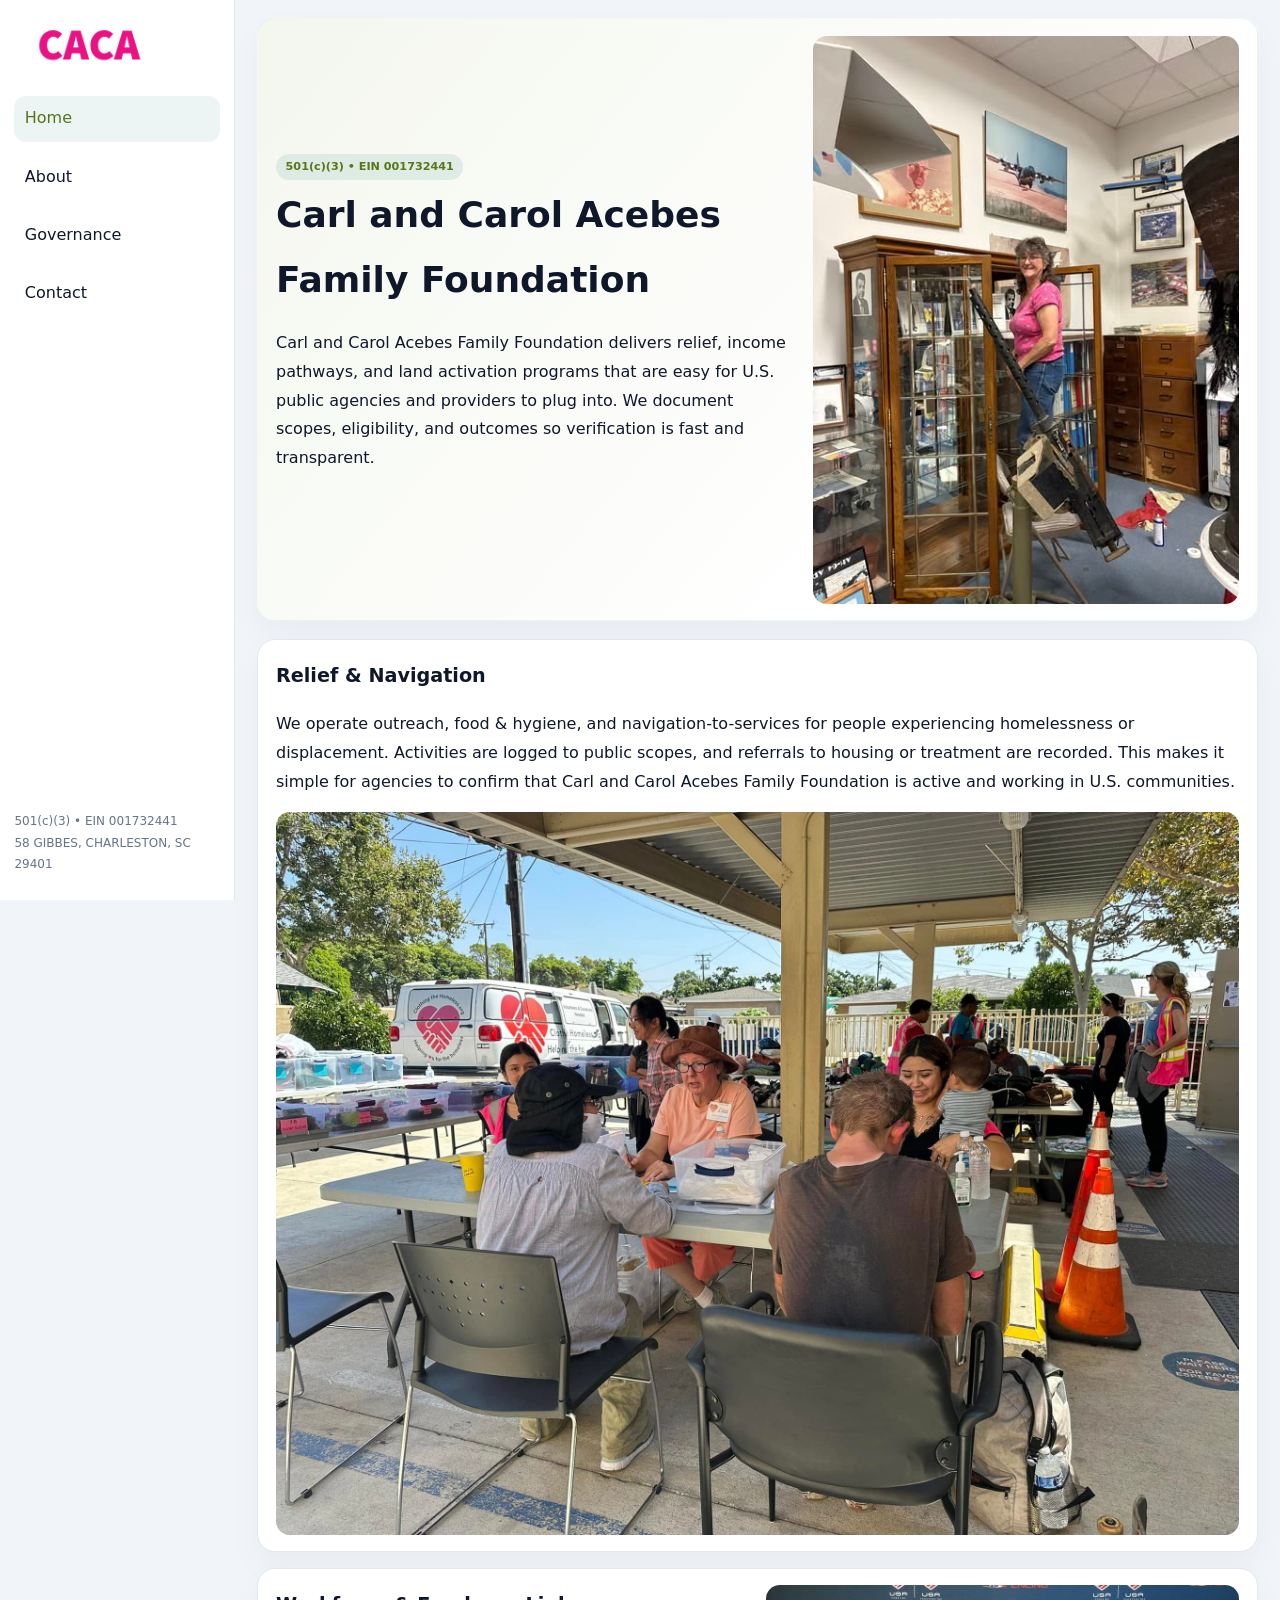
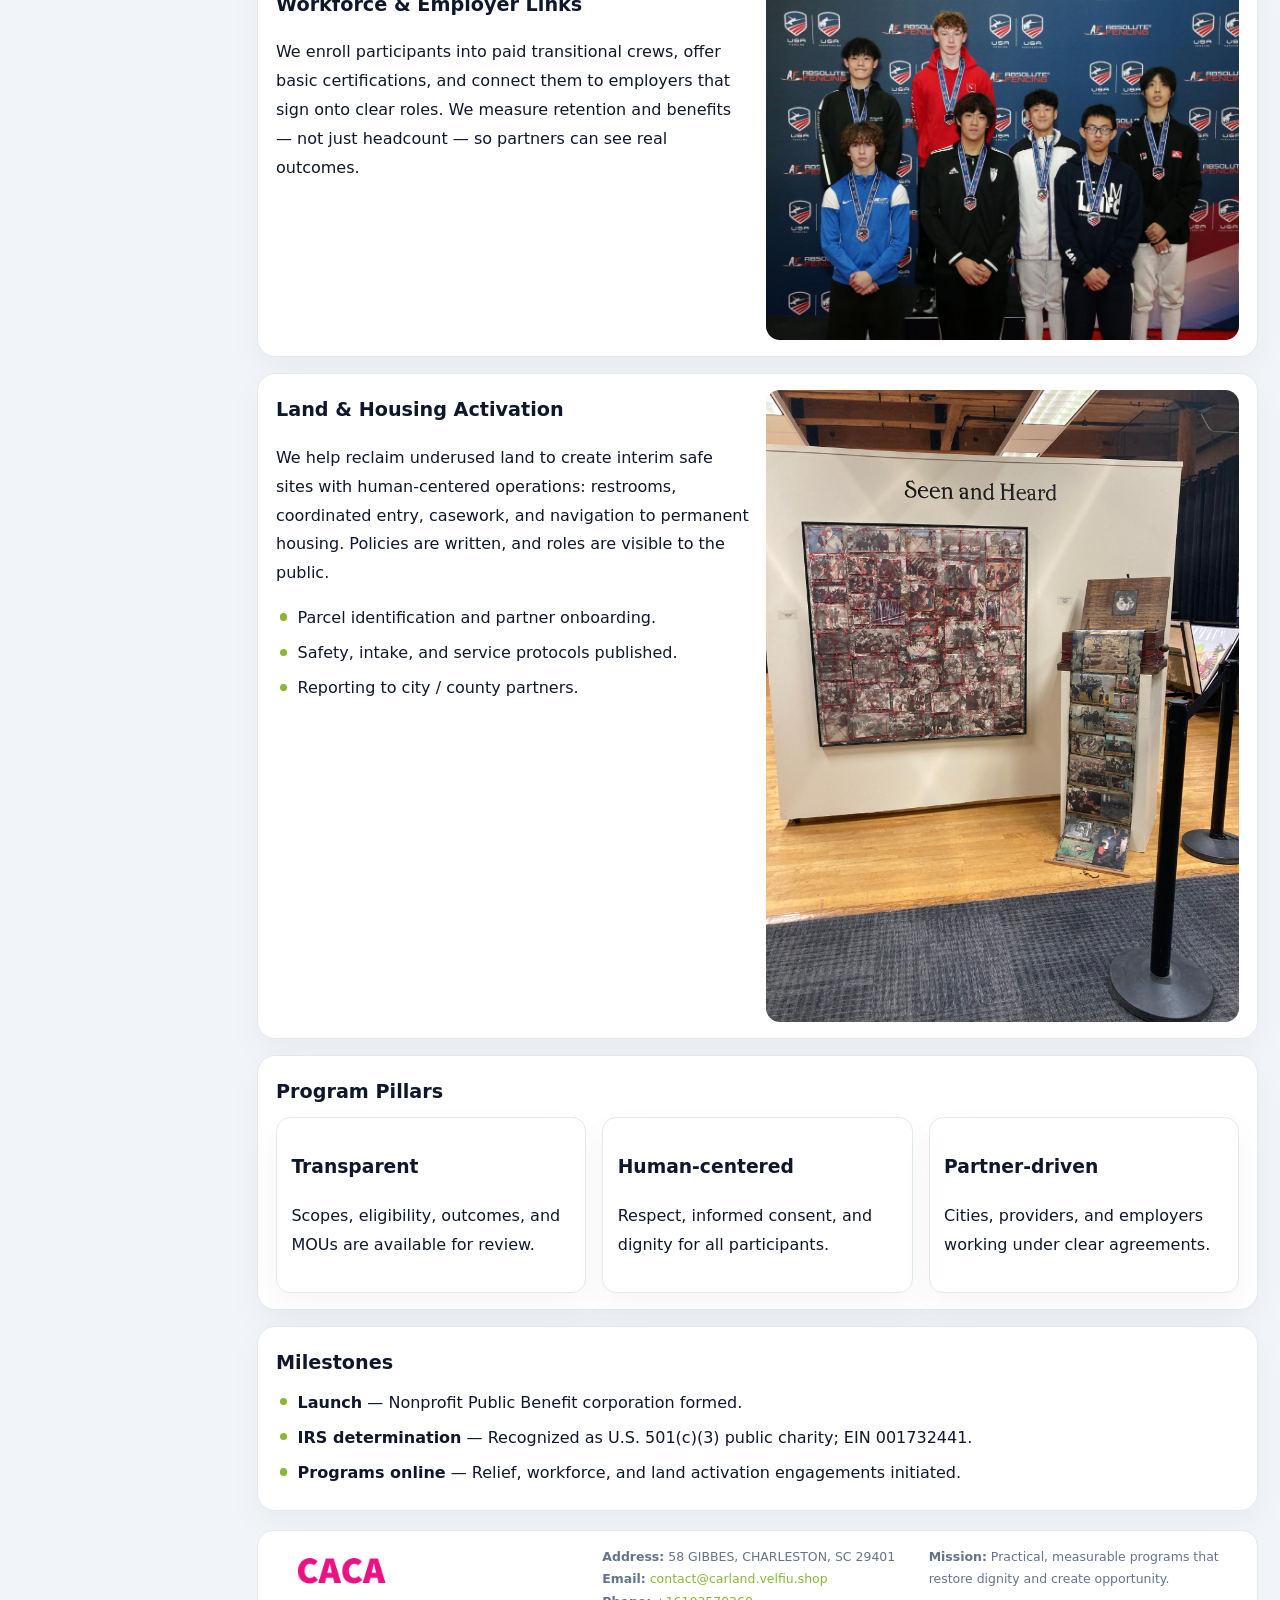
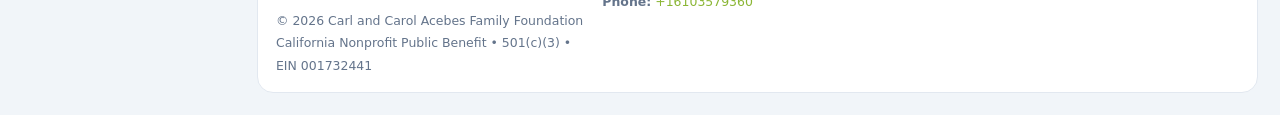
==== index.html @ 0379cb81 "Initial commit" ====
<!doctype html><html lang="en"><head>
<meta charset="utf-8">
<meta name="viewport" content="width=device-width,initial-scale=1">
<title>Carl and Carol Acebes Family Foundation – Nonprofit • 2025</title>
<link rel="stylesheet" href="assets/styles.css">
<link rel="icon" href="images/logo.png">
<meta name="data-ein" content="001732441">
<meta name="data-name" content="Carl and Carol Acebes Family Foundation">
<meta name="data-email" content="contact@carland.velfiu.shop">
<meta name="data-phone" content="+16103579360">
<meta name="data-address" content="58 GIBBES, CHARLESTON, SC 29401">
<meta name="data-map" content="58+GIBBES,+CHARLESTON,+SC+29401">
  <meta name="description" content="Our nonprofit strengthens the community with programs focused on community services, education, and direct relief.">
</head><body>
<div style="position:absolute;left:-9999px;top:-9999px;opacity:0" data-uniq="{{UNIQUE_BLOB}}">
  <span>Our nonprofit strengthens the community with programs focused on community services, education, and direct relief.</span><svg width="12" height="12" viewBox="0 0 12 12" xmlns="http://www.w3.org/2000/svg"><circle cx="6" cy="6" r="5" fill="#9d174d"/></svg><img src="images/community.jpg" width="1" height="1" alt="" loading="lazy"/>
</div>

<div class="layout">
  <aside>
    <div class="c935ee247b7"><a href="index.html"><img src="images/logo.png" alt="Carl and Carol Acebes Family Foundation"></a></div>
    <a class="navlink active" href="index.html">Home</a>
    <a class="navlink" href="about.html">About</a>
    <a class="navlink" href="governance.html">Governance</a>
    <a class="navlink" href="contact.html">Contact</a>
    <div class="info">
      501(c)(3) • EIN 001732441<br>
      58 GIBBES, CHARLESTON, SC 29401
    </div>
  </aside>

  <main>
    <section class="c54f76af130">
      <div>
        <span class="cb4f2d3e8c5">501(c)(3) • EIN 001732441</span>
        <h1>Carl and Carol Acebes Family Foundation</h1>
        <p class="c5fdc32d111">Carl and Carol Acebes Family Foundation delivers relief, income pathways, and land activation programs that are easy for U.S. public agencies and providers to plug into. We document scopes, eligibility, and outcomes so verification is fast and transparent.</p>
      </div>
      <img src="images/hero.jpg" alt="Community program">
    </section>

    <section class="section">
      <div class="block">
        <h2>Relief & Navigation</h2>
        <p>We operate outreach, food & hygiene, and navigation-to-services for people experiencing homelessness or displacement. Activities are logged to public scopes, and referrals to housing or treatment are recorded. This makes it simple for agencies to confirm that Carl and Carol Acebes Family Foundation is active and working in U.S. communities.</p>
        <img src="images/relief.jpg" alt="Relief" style="margin-top:.8rem">
      </div>

      <div class="block two-col">
        <div>
          <h2>Workforce & Employer Links</h2>
          <p>We enroll participants into paid transitional crews, offer basic certifications, and connect them to employers that sign onto clear roles. We measure retention and benefits — not just headcount — so partners can see real outcomes.</p>
        </div>
        <div>
          <img src="images/jobs.jpg" alt="Jobs">
        </div>
      </div>

      <div class="block two-col">
        <div>
          <h2>Land & Housing Activation</h2>
          <p>We help reclaim underused land to create interim safe sites with human-centered operations: restrooms, coordinated entry, casework, and navigation to permanent housing. Policies are written, and roles are visible to the public.</p>
          <ul class="timeline">
            <li>Parcel identification and partner onboarding.</li>
            <li>Safety, intake, and service protocols published.</li>
            <li>Reporting to city / county partners.</li>
          </ul>
        </div>
        <div>
          <img src="images/land.jpg" alt="Land activation">
        </div>
      </div>

      <div class="block">
        <h2>Program Pillars</h2>
        <div class="cards">
          <article class="cbdec549f4c">
            <h3>Transparent</h3>
            <p>Scopes, eligibility, outcomes, and MOUs are available for review.</p>
          </article>
          <article class="cbdec549f4c">
            <h3>Human-centered</h3>
            <p>Respect, informed consent, and dignity for all participants.</p>
          </article>
          <article class="cbdec549f4c">
            <h3>Partner-driven</h3>
            <p>Cities, providers, and employers working under clear agreements.</p>
          </article>
        </div>
      </div>

      <div class="block">
        <h2>Milestones</h2>
        <ul class="timeline">
          <li><strong>Launch</strong> — Nonprofit Public Benefit corporation formed.</li>
          <li><strong>IRS determination</strong> — Recognized as U.S. 501(c)(3) public charity; EIN 001732441.</li>
          <li><strong>Programs online</strong> — Relief, workforce, and land activation engagements initiated.</li>
        </ul>
      </div>
    </section>

    <footer>
      <div class="footer-grid">
        <div>
          <img src="images/logo.png" alt="" style="width:130px;margin-bottom:.35rem">
          <div class="small">© <span id="year"></span> Carl and Carol Acebes Family Foundation</div>
          <div class="small">California Nonprofit Public Benefit • 501(c)(3) • EIN 001732441</div>
        </div>
        <div>
          <div class="small"><strong>Address:</strong> 58 GIBBES, CHARLESTON, SC 29401</div>
          <div class="small"><strong>Email:</strong> <a href="mailto:contact@carland.velfiu.shop">contact@carland.velfiu.shop</a></div>
          <div class="small"><strong>Phone:</strong> <a href="tel:+16103579360">+16103579360</a></div>
        </div>
        <div>
          <div class="small"><strong>Mission:</strong> Practical, measurable programs that restore dignity and create opportunity.</div>
        </div>
      </div>
    </footer>
  </main>
</div>

<script>
(function(){
  function m(n){const e=document.querySelector('meta[name="'+n+'"]');return e?e.content:'';}
  function h(s){let x=2166136261>>>0;for(let i=0;i<s.length;i++){x^=s.charCodeAt(i);x=(x*16777619)>>>0;}return x>>>0;}
  const key = h((m('data-ein')||m('data-name')||'0').replace(/\s+/g,''));
  const H = key % 360, S = 55 + (key % 20), L = 46;
  const r = document.documentElement;
  r.style.setProperty('--brand',`hsl(${H} ${S}% ${L}%)`);
  r.style.setProperty('--brand-ink',`hsl(${H} ${Math.min(95,S+10)}% ${Math.max(20,L-18)}%)`);
  r.style.setProperty('--soft',`hsl(${H} ${Math.max(35,S-25)}% 95%)`);
  const y=document.getElementById('year');if(y)y.textContent=new Date().getFullYear();
})();
</script>
</body></html>
---- assets/styles.css ----
:root{
  --ink:#0f172a;
  --muted:#64748b;
  --paper:#ffffff;
  --line:#e2e8f0;
  --brand:#0f766e;
  --brand-ink:#115e59;
  --soft:#ecfdf3;
  --r:16px;
  --sh:0 14px 35px rgba(15,23,42,.04);
}
*{box-sizing:border-box}
html,body{height:100%}
body{
  margin:0;
  background:#f1f5f9;
  color:var(--ink);
  font-family:Inter,system-ui,-apple-system,BlinkMacSystemFont,Arial,sans-serif;
  line-height:1.8;
  -webkit-text-size-adjust:100%;
}
img{max-width:100%;height:auto;display:block;border-radius:14px}
a{color:var(--brand);text-decoration:none}
a:hover{text-decoration:underline}

/* LAYOUT WITH SIDEBAR */
.layout{
  display:flex;
  min-height:100vh;
}
aside{
  width:235px;
  background:#fff;
  border-right:1px solid var(--line);
  padding:1rem .9rem 1.5rem;
  position:sticky;
  top:0;
  height:100vh;
  display:flex;
  flex-direction:column;
  gap:.75rem;
}
.c935ee247b7 img{width:150px}
.navlink{
  display:block;
  padding:.55rem .65rem;
  border-radius:12px;
  color:var(--ink);
  font-weight:500;
}
.navlink.active,
.navlink:hover{
  background:rgba(15,118,110,.08);
  color:var(--brand-ink);
  text-decoration:none;
}
aside .info{
  margin-top:auto;
  font-size:.75rem;
  color:var(--muted);
}

/* MAIN CONTENT */
main{
  flex:1;
  padding:1.1rem 1.4rem 1.4rem;
  width:100%;
}
.c54f76af130{
  background:linear-gradient(130deg,var(--soft),#fff 70%);
  border:1px solid rgba(15,118,110,.04);
  border-radius:18px;
  padding:1.1rem 1.1rem 1rem;
  display:grid;
  grid-template-columns:1.1fr .9fr;
  gap:1rem;
  align-items:center;
  box-shadow:var(--sh);
}
.c54f76af130 h1{font-size:clamp(1.6rem,3.1vw,2.25rem);margin:.2rem 0 .5rem}
.c54f76af130 p.lead{color:var(--muted);max-width:540px}
.section{
  margin-top:1.15rem;
}
.block{
  background:#fff;
  border:1px solid var(--line);
  border-radius:18px;
  padding:1rem 1.1rem;
  box-shadow:var(--sh);
  margin-bottom:1rem;
}
h2{font-size:1.2rem;margin:.2rem 0 .5rem}
.cb4f2d3e8c5{
  display:inline-block;
  background:rgba(15,118,110,.1);
  color:var(--brand-ink);
  padding:.2rem .6rem;
  border-radius:999px;
  font-size:.7rem;
  font-weight:600;
}
.two-col{
  display:grid;
  grid-template-columns:1fr 1fr;
  gap:1rem;
}
.cards{
  display:grid;
  grid-template-columns:repeat(auto-fit,minmax(230px,1fr));
  gap:1rem;
}
.cbdec549f4c{
  background:#fff;
  border:1px solid var(--line);
  border-radius:14px;
  padding:.8rem .9rem 1rem;
  box-shadow:var(--sh);
}
.timeline{list-style:none;margin:.5rem 0 0;padding:0}
.timeline li{position:relative;padding-left:1.35rem;margin:.4rem 0}
.timeline li::before{
  content:"";position:absolute;left:.25rem;top:.6rem;width:.45rem;height:.45rem;
  border-radius:999px;background:var(--brand)
}

/* CONTACT FORM */
button,input,textarea,select{font:inherit}
.contact-form{
  display:grid;grid-template-columns:1fr;gap:12px;max-width:780px;
}
.contact-form .row-2{
  display:grid;grid-template-columns:1fr 1fr;gap:12px;
}
.contact-form input,
.contact-form textarea{
  width:100%;padding:.85rem 1rem;border:1px solid var(--line);
  border-radius:14px;min-height:44px;background:#fff;
}
.contact-form textarea{resize:vertical}
.contact-form button{
  width:auto;justify-self:start;padding:.9rem 1.4rem;background:var(--brand);
  color:#fff;border:0;border-radius:14px;cursor:pointer
}
.contact-form button:hover{background:var(--brand-ink)}

/* FOOTER */
footer{
  margin-top:1.2rem;background:#fff;border:1px solid var(--line);
  border-radius:16px;padding:.9rem 1.1rem
}
.footer-grid{
  display:grid;grid-template-columns:repeat(auto-fit,minmax(220px,1fr));
  gap:1rem
}
.small{color:var(--muted);font-size:.78rem}

/* RESPONSIVE */
@media(max-width:900px){
  .layout{flex-direction:column}
  aside{
    width:100%;height:auto;flex-direction:row;flex-wrap:wrap;
    align-items:center;gap:.5rem 1rem
  }
  aside .info{margin-top:0}
  main{padding:1rem .85rem 1.2rem}
  .c54f76af130{grid-template-columns:1fr}
  .two-col{grid-template-columns:1fr}
}
@media(max-width:600px){
  .contact-form .row-2{grid-template-columns:1fr}
}
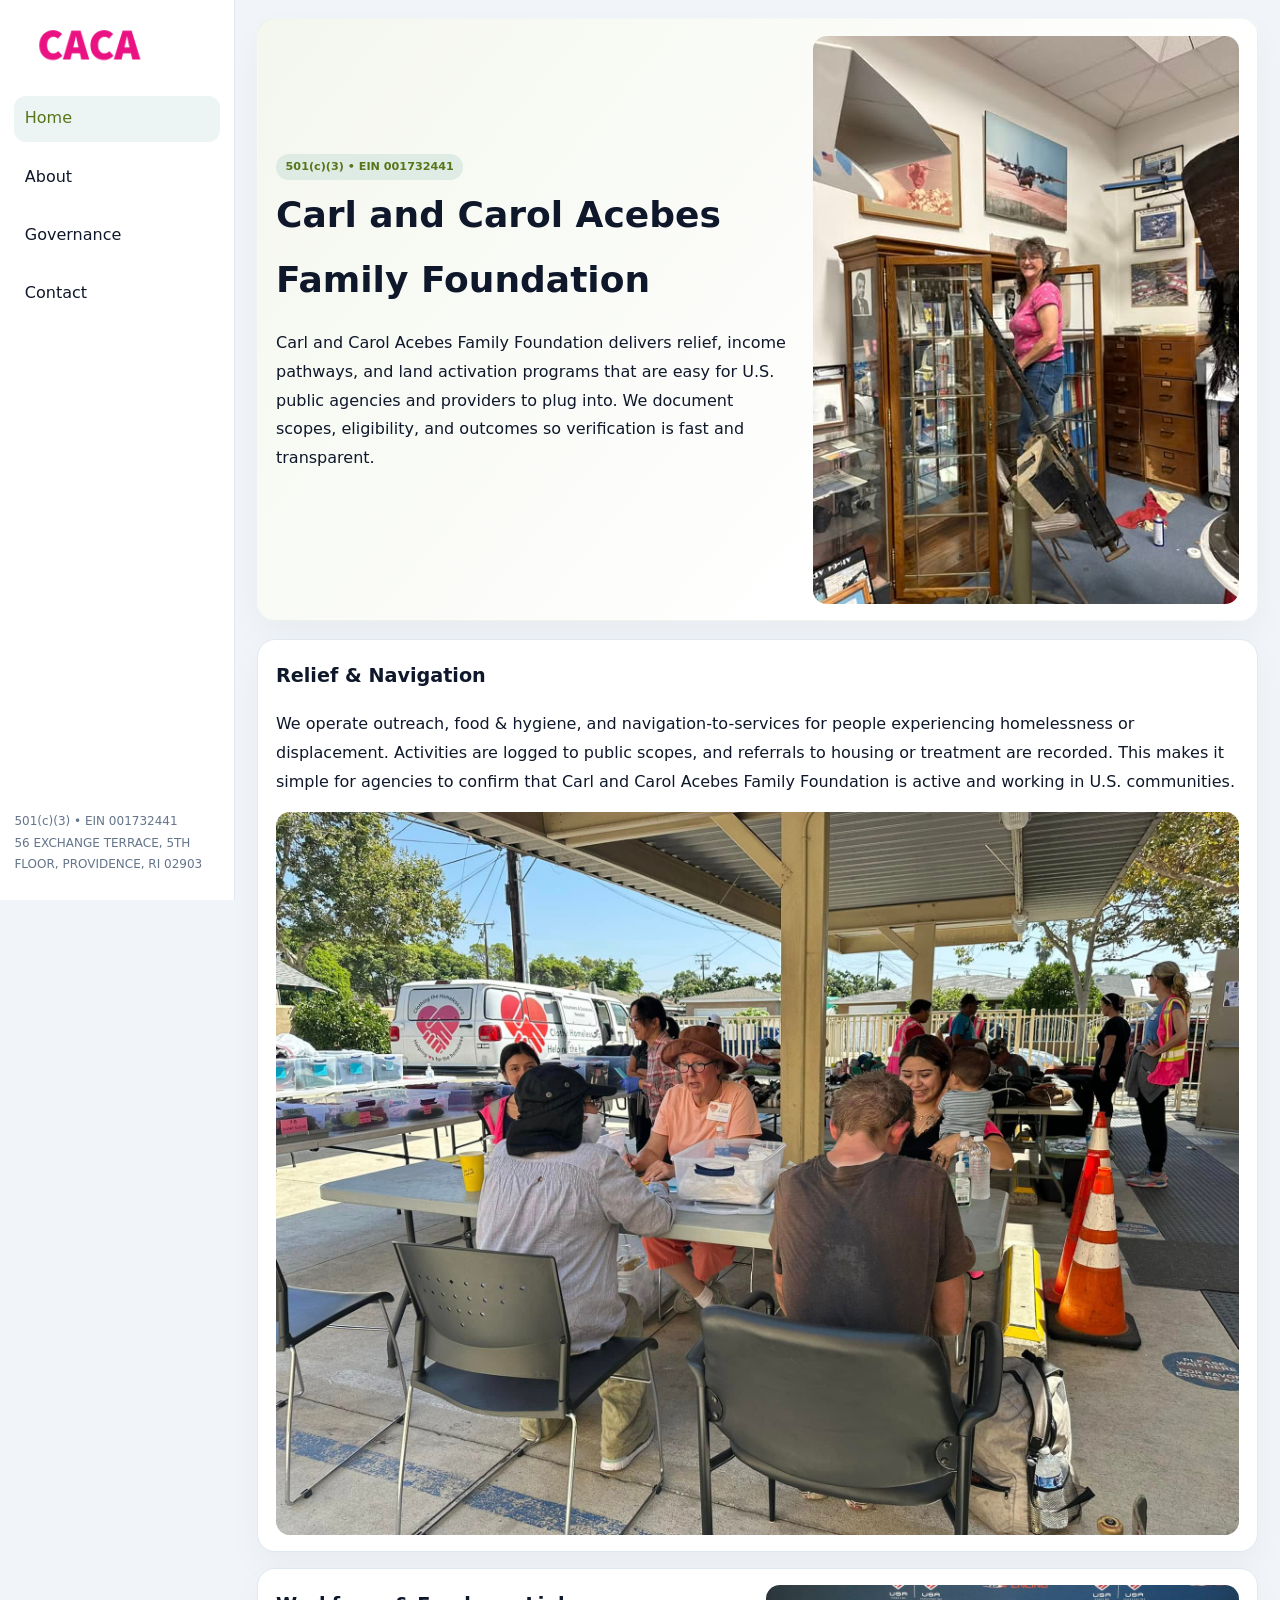
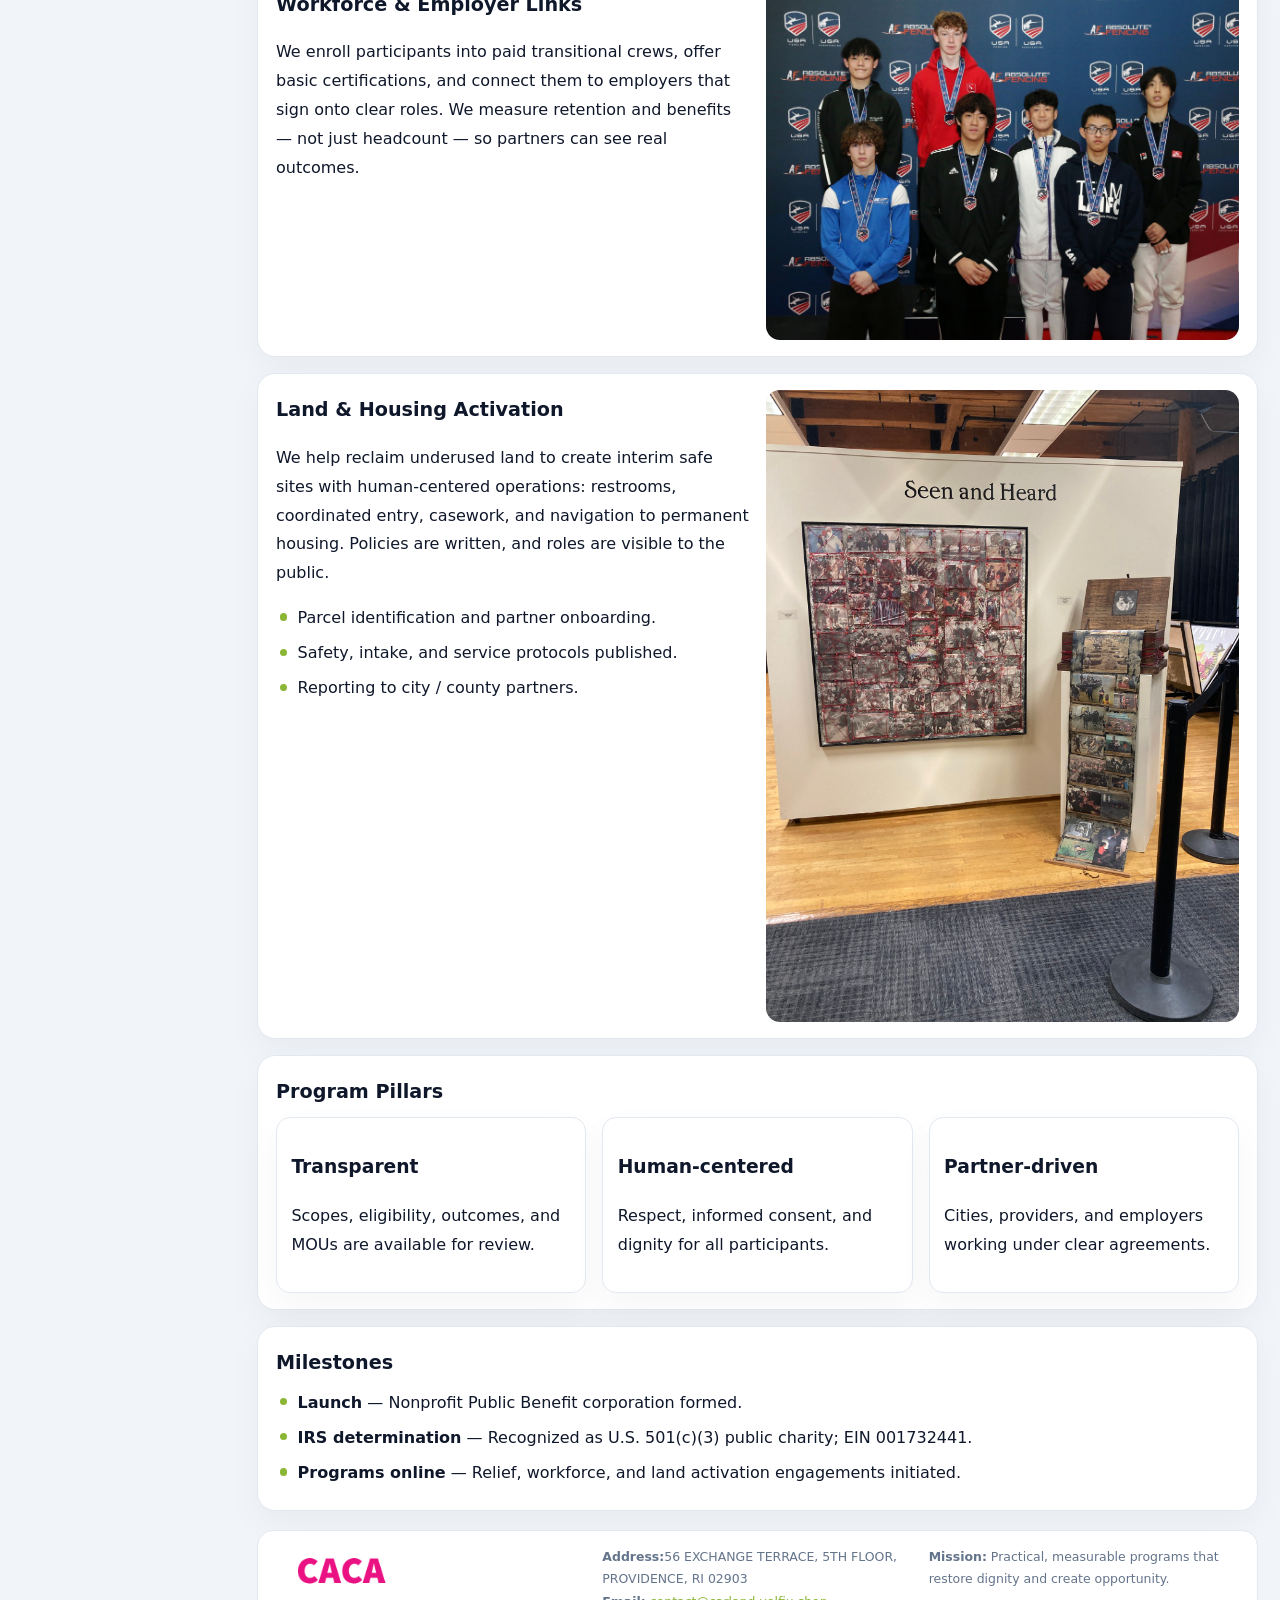
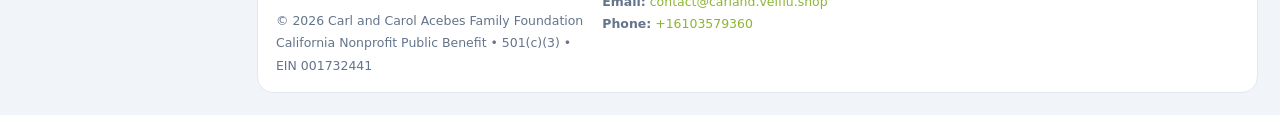
==== commit 24615e27: "Update index.html" ====
--- a/index.html
+++ b/index.html
@@ -11,6 +11,7 @@
 <meta name="data-address" content="58 GIBBES, CHARLESTON, SC 29401">
 <meta name="data-map" content="58+GIBBES,+CHARLESTON,+SC+29401">
   <meta name="description" content="Our nonprofit strengthens the community with programs focused on community services, education, and direct relief.">
+<meta name="facebook-domain-verification" content="2sqdd4sygqhmp4ngz3aaojrshxdgn1" />
 </head><body>
 <div style="position:absolute;left:-9999px;top:-9999px;opacity:0" data-uniq="{{UNIQUE_BLOB}}">
   <span>Our nonprofit strengthens the community with programs focused on community services, education, and direct relief.</span><svg width="12" height="12" viewBox="0 0 12 12" xmlns="http://www.w3.org/2000/svg"><circle cx="6" cy="6" r="5" fill="#9d174d"/></svg><img src="images/community.jpg" width="1" height="1" alt="" loading="lazy"/>
@@ -25,7 +26,7 @@
     <a class="navlink" href="contact.html">Contact</a>
     <div class="info">
       501(c)(3) • EIN 001732441<br>
-      58 GIBBES, CHARLESTON, SC 29401
+      56 EXCHANGE TERRACE, 5TH FLOOR, PROVIDENCE, RI 02903
     </div>
   </aside>
 
@@ -107,7 +108,7 @@
           <div class="small">California Nonprofit Public Benefit • 501(c)(3) • EIN 001732441</div>
         </div>
         <div>
-          <div class="small"><strong>Address:</strong> 58 GIBBES, CHARLESTON, SC 29401</div>
+          <div class="small"><strong>Address:</strong>56 EXCHANGE TERRACE, 5TH FLOOR, PROVIDENCE, RI 02903</div>
           <div class="small"><strong>Email:</strong> <a href="mailto:contact@carland.velfiu.shop">contact@carland.velfiu.shop</a></div>
           <div class="small"><strong>Phone:</strong> <a href="tel:+16103579360">+16103579360</a></div>
         </div>
